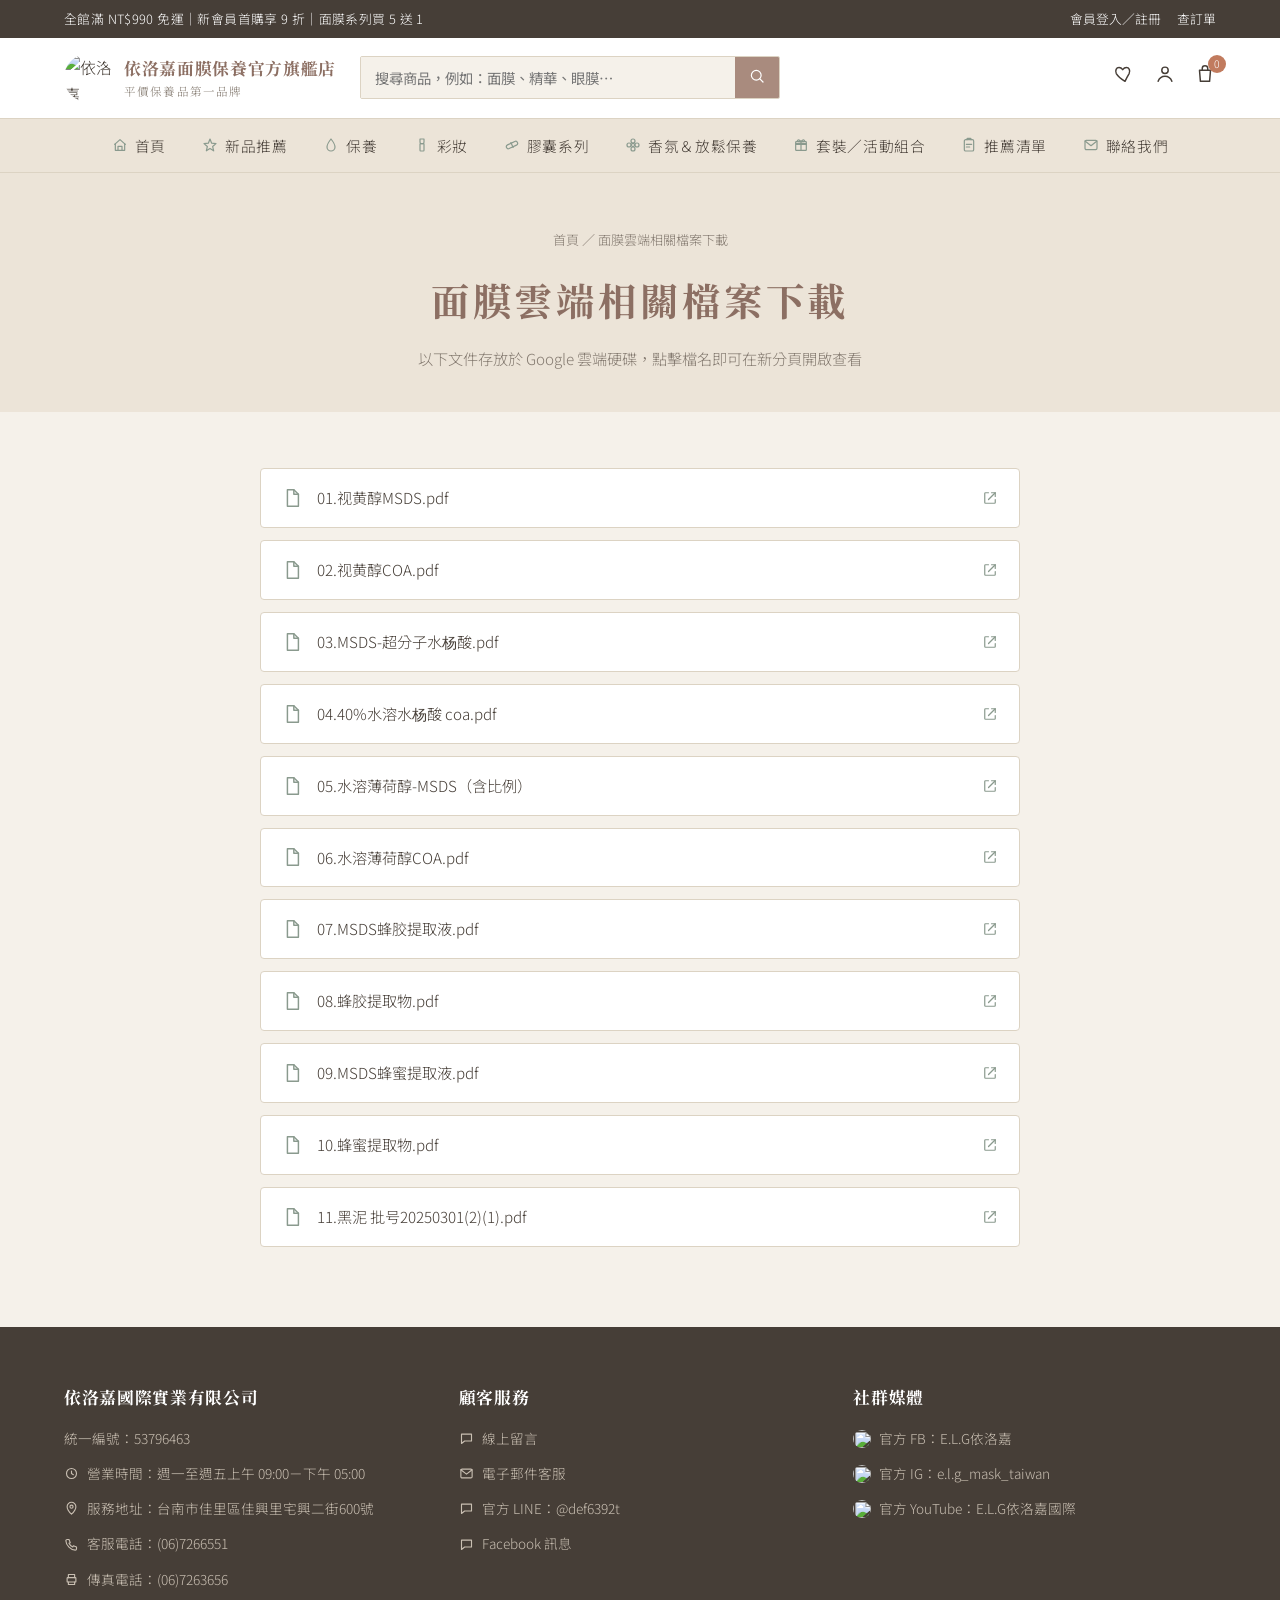
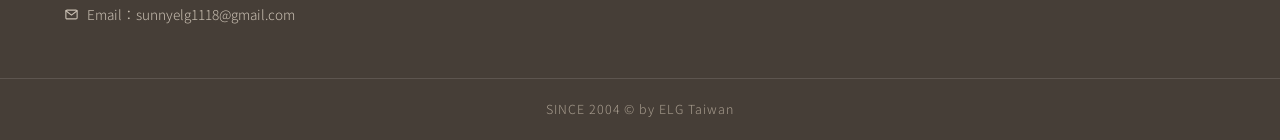
==== cloud-downloads.html @ 04476785 "Add cloud materials download page New cloud-downloads.html lists the same material documents as down" ====
<!DOCTYPE html>
<html lang="zh-Hant">
<head>
<meta charset="UTF-8">
<meta name="viewport" content="width=device-width, initial-scale=1.0">
<title>面膜雲端相關檔案下載｜依洛嘉面膜保養官方旗艦店</title>
<meta name="description" content="依洛嘉 E.L.G 面膜原料相關文件雲端連結，透過 Google 雲端硬碟查看 MSDS 安全資料表、COA 檢驗報告等 PDF 文件。">
<link rel="preconnect" href="https://fonts.googleapis.com">
<link rel="preconnect" href="https://fonts.gstatic.com" crossorigin>
<link href="https://fonts.googleapis.com/css2?family=Noto+Serif+TC:wght@500;700&family=Noto+Sans+TC:wght@300;400;500;700&display=swap" rel="stylesheet">
<link rel="stylesheet" href="css/style.css">
</head>
<body id="top">
<script>document.documentElement.classList.add('js-reveal');</script>

<!-- ========== Icon Sprite（純 HTML／CSS，無需外部圖示套件） ========== -->
<svg style="display:none" aria-hidden="true">
  <symbol id="icon-search" viewBox="0 0 24 24"><circle cx="11" cy="11" r="6.5"/><path d="M20 20l-4.5-4.5"/></symbol>
  <symbol id="icon-heart" viewBox="0 0 24 24"><path d="M12 20s-7-4.35-9.5-8.5C1 8 2.5 5 5.5 5c2 0 3.2 1.2 4 2.3C10.3 6.2 11.5 5 13.5 5c3 0 4.5 3 3 6.5C14 15.65 12 20 12 20Z"/></symbol>
  <symbol id="icon-user" viewBox="0 0 24 24"><circle cx="12" cy="8" r="3.5"/><path d="M4.5 20c1.5-4 5-5.5 7.5-5.5s6 1.5 7.5 5.5"/></symbol>
  <symbol id="icon-cart" viewBox="0 0 24 24"><path d="M6 8h12l-1 12H7L6 8Z"/><path d="M9 8V6a3 3 0 0 1 6 0v2"/></symbol>

  <symbol id="icon-droplet" viewBox="0 0 24 24"><path d="M12 3C12 3 6 10.5 6 15a6 6 0 0 0 12 0C18 10.5 12 3 12 3Z"/></symbol>
  <symbol id="icon-bottle" viewBox="0 0 24 24"><rect x="8" y="10" width="8" height="11" rx="1.5"/><rect x="10" y="5" width="4" height="5" rx="1"/><line x1="12" y1="3" x2="12" y2="5"/></symbol>
  <symbol id="icon-lipstick" viewBox="0 0 24 24"><path d="M9 3h6v5l-1 2h-4l-1-2V3Z"/><rect x="9" y="10" width="6" height="11" rx="1"/></symbol>
  <symbol id="icon-capsule" viewBox="0 0 24 24"><rect x="3" y="9" width="18" height="6" rx="3" transform="rotate(-25 12 12)"/><line x1="12" y1="8" x2="12" y2="16" transform="rotate(-25 12 12)"/></symbol>
  <symbol id="icon-flower" viewBox="0 0 24 24"><circle cx="12" cy="12" r="2.3"/><circle cx="12" cy="6" r="3"/><circle cx="12" cy="18" r="3"/><circle cx="6" cy="12" r="3"/><circle cx="18" cy="12" r="3"/></symbol>
  <symbol id="icon-gift" viewBox="0 0 24 24"><rect x="4" y="10" width="16" height="10" rx="1"/><rect x="4" y="7" width="16" height="4" rx="1"/><line x1="12" y1="7" x2="12" y2="20"/><path d="M12 7C12 7 9 3 7 5c-2 2 1 2 5 2Z"/><path d="M12 7C12 7 15 3 17 5c2 2-1 2-5 2Z"/></symbol>

  <symbol id="icon-award" viewBox="0 0 24 24"><circle cx="12" cy="9" r="5"/><path d="M9 13l-2 8 5-3 5 3-2-8"/></symbol>
  <symbol id="icon-shield" viewBox="0 0 24 24"><path d="M12 3l7 3v6c0 5-3.5 8-7 9-3.5-1-7-4-7-9V6l7-3Z"/><path d="M9 12l2 2 4-4"/></symbol>
  <symbol id="icon-truck" viewBox="0 0 24 24"><rect x="2" y="8" width="12" height="8" rx="1"/><path d="M14 11h4l3 3v2h-7z"/><circle cx="7" cy="18" r="1.6"/><circle cx="17" cy="18" r="1.6"/></symbol>
  <symbol id="icon-chat" viewBox="0 0 24 24"><path d="M4 5h16v11H9l-5 4V5Z"/></symbol>

  <symbol id="icon-phone" viewBox="0 0 24 24"><path d="M5 4h3l2 5-2 1a12 12 0 0 0 6 6l1-2 5 2v3c0 1-1 2-2 2C11 21 3 13 3 6c0-1 1-2 2-2Z"/></symbol>
  <symbol id="icon-printer" viewBox="0 0 24 24"><rect x="5" y="9" width="14" height="7" rx="1"/><path d="M7 9V4h10v5"/><path d="M7 16v4h10v-4"/></symbol>
  <symbol id="icon-pin" viewBox="0 0 24 24"><path d="M12 21s7-6.5 7-12a7 7 0 0 0-14 0c0 5.5 7 12 7 12Z"/><circle cx="12" cy="9" r="2.5"/></symbol>
  <symbol id="icon-clock" viewBox="0 0 24 24"><circle cx="12" cy="12" r="8"/><path d="M12 8v4l3 2"/></symbol>
  <symbol id="icon-mail" viewBox="0 0 24 24"><rect x="3" y="5" width="18" height="14" rx="2"/><path d="M3 6l9 7 9-7"/></symbol>

  <symbol id="icon-home" viewBox="0 0 24 24"><path d="M4 11l8-7 8 7"/><path d="M5 10v10h14V10"/><path d="M9 20v-6h6v6"/></symbol>
  <symbol id="icon-star" viewBox="0 0 24 24"><path d="M12 3l2.5 6.3 6.5.6-5 4.4 1.5 6.4L12 17.3 6.5 20.7 8 14.3l-5-4.4 6.5-.6L12 3Z"/></symbol>
  <symbol id="icon-clipboard" viewBox="0 0 24 24"><rect x="5" y="4" width="14" height="17" rx="2"/><path d="M9 4V3a1 1 0 0 1 1-1h4a1 1 0 0 1 1 1v1"/><path d="M8 11h8M8 15h5"/></symbol>

  <symbol id="icon-file" viewBox="0 0 24 24"><path d="M7 3h7l5 5v13H7V3Z"/><path d="M14 3v5h5"/></symbol>
  <symbol id="icon-external" viewBox="0 0 24 24"><path d="M14 5h5v5"/><path d="M19 5l-9 9"/><path d="M10 5H6a1 1 0 0 0-1 1v12a1 1 0 0 0 1 1h12a1 1 0 0 0 1-1v-4"/></symbol>
</svg>

<!-- ========== 頂部提示列 ========== -->
<div class="topbar">
  <div class="topbar__inner">
    <p class="topbar__marquee">全館滿 NT$990 免運｜新會員首購享 9 折｜面膜系列買 5 送 1</p>
    <nav class="topbar__links" aria-label="會員功能">
      <a href="#">會員登入／註冊</a>
      <a href="#">查訂單</a>
    </nav>
  </div>
</div>

<!-- ========== 主導覽 Header ========== -->
<header class="site-header">
  <input type="checkbox" id="nav-toggle" class="nav-toggle">
  <div class="site-header__inner">

    <a href="index.html" class="logo">
      <img src="https://image-cdn-flare.qdm.cloud/q60d4bf275a1cc/image/data/2021/07/08/687747297079cf05accaf8c39b021a14.jpg" alt="依洛嘉 E.L.G Logo">
      <span class="logo__text">
        <strong>依洛嘉面膜保養官方旗艦店</strong>
        <small>平價保養品第一品牌</small>
      </span>
    </a>

    <form class="search-form" action="#" method="get" role="search">
      <input type="search" name="q" placeholder="搜尋商品，例如：面膜、精華、眼膜…" aria-label="搜尋商品">
      <button type="submit" aria-label="搜尋">
        <svg class="icon"><use href="#icon-search"/></svg>
      </button>
    </form>

    <div class="header-icons">
      <a href="#" class="header-icons__item" aria-label="願望清單">
        <svg class="icon"><use href="#icon-heart"/></svg>
      </a>
      <a href="#" class="header-icons__item" aria-label="會員中心">
        <svg class="icon"><use href="#icon-user"/></svg>
      </a>
      <a href="#" class="header-icons__item header-icons__item--cart" aria-label="購物車">
        <svg class="icon"><use href="#icon-cart"/></svg>
        <span class="cart-badge">0</span>
      </a>
    </div>

    <label for="nav-toggle" class="nav-toggle-label" aria-label="開啟選單">
      <span></span><span></span><span></span>
    </label>
  </div>

  <!-- ========== 主選單 ========== -->
  <nav class="main-nav">
    <ul class="main-nav__list">
      <li><a href="index.html"><svg class="icon icon--nav"><use href="#icon-home"/></svg>首頁</a></li>
      <li><a href="index.html#latest-products"><svg class="icon icon--nav"><use href="#icon-star"/></svg>新品推薦</a></li>

      <li>
        <details>
          <summary><svg class="icon icon--nav"><use href="#icon-droplet"/></svg>保養</summary>
          <div class="dropdown dropdown--mega">
            <div class="dropdown__col">
              <h4>基礎保養</h4>
              <ul>
                <li><a href="#">化妝水／精華</a></li>
                <li><a href="#">乳液／面霜</a></li>
                <li><a href="#">控油／抗痘</a></li>
                <li><a href="#">眼部保養</a></li>
                <li><a href="#">清潔洗卸</a></li>
                <li><a href="#">私密保養</a></li>
              </ul>
            </div>
            <div class="dropdown__col">
              <h4>面膜系列</h4>
              <ul>
                <li><a href="#">補水／保濕面膜</a></li>
                <li><a href="#">修護面膜</a></li>
                <li><a href="#">抗老／亮白面膜</a></li>
                <li><a href="#">眼膜</a></li>
                <li><a href="#">唇膜</a></li>
                <li><a href="#">手足保養</a></li>
                <li><a href="#">局部保養</a></li>
              </ul>
            </div>
          </div>
        </details>
      </li>

      <li>
        <details>
          <summary><svg class="icon icon--nav"><use href="#icon-lipstick"/></svg>彩妝</summary>
          <div class="dropdown">
            <ul>
              <li><a href="#">臉部彩妝</a></li>
              <li><a href="#">眼妝</a></li>
              <li><a href="#">唇妝</a></li>
              <li><a href="#">定妝／修容</a></li>
            </ul>
          </div>
        </details>
      </li>

      <li>
        <details>
          <summary><svg class="icon icon--nav"><use href="#icon-capsule"/></svg>膠囊系列</summary>
          <div class="dropdown">
            <ul>
              <li><a href="#">保養膠囊</a></li>
              <li><a href="#">時空膠囊</a></li>
              <li><a href="#">護髮膠囊</a></li>
            </ul>
          </div>
        </details>
      </li>

      <li>
        <details>
          <summary><svg class="icon icon--nav"><use href="#icon-flower"/></svg>香氛＆放鬆保養</summary>
          <div class="dropdown">
            <ul>
              <li><a href="#">精油</a></li>
              <li><a href="#">香水</a></li>
              <li><a href="#">SPA蒸氣眼罩</a></li>
            </ul>
          </div>
        </details>
      </li>

      <li>
        <details>
          <summary><svg class="icon icon--nav"><use href="#icon-gift"/></svg>套裝／活動組合</summary>
          <div class="dropdown">
            <ul>
              <li><a href="#">限定組合</a></li>
              <li><a href="#">禮盒／節日限定</a></li>
              <li><a href="#">促銷／新品推薦</a></li>
            </ul>
          </div>
        </details>
      </li>

      <li>
        <details>
          <summary><svg class="icon icon--nav"><use href="#icon-clipboard"/></svg>推薦清單</summary>
          <div class="dropdown">
            <ul>
              <li><a href="#">乾燥肌</a></li>
              <li><a href="#">敏感肌</a></li>
              <li><a href="#">痘痘粉刺肌</a></li>
              <li><a href="#">暗沉／老化</a></li>
              <li><a href="#">旅行便攜</a></li>
            </ul>
          </div>
        </details>
      </li>

      <li><a href="contact.html"><svg class="icon icon--nav"><use href="#icon-mail"/></svg>聯絡我們</a></li>
    </ul>
  </nav>
</header>

<main>

  <!-- ========== 頁首橫幅 ========== -->
  <section class="page-banner">
    <div class="container">
      <p class="page-banner__breadcrumb"><a href="index.html">首頁</a> ／ 面膜雲端相關檔案下載</p>
      <h1 class="page-banner__title">面膜雲端相關檔案下載</h1>
      <p class="page-banner__subtitle">以下文件存放於 Google 雲端硬碟，點擊檔名即可在新分頁開啟查看</p>
    </div>
  </section>

  <!-- ========== 雲端檔案連結列表 ========== -->
  <section class="downloads reveal">
    <div class="container">
      <ul class="download-list">

        <li class="download-item">
          <a href="https://drive.google.com/file/d/1RK16rpxBKcFhvQa507seGQ36FT8BGelQ/view?usp=drive_link" target="_blank" rel="noopener noreferrer">
            <svg class="icon"><use href="#icon-file"/></svg>
            <span class="download-item__name">01.视黄醇MSDS.pdf</span>
            <svg class="icon icon--sm-download"><use href="#icon-external"/></svg>
          </a>
        </li>

        <li class="download-item">
          <a href="https://drive.google.com/file/d/17ob9GQujvYAN5rFPc-qfJginMYehZ5-H/view?usp=drive_link" target="_blank" rel="noopener noreferrer">
            <svg class="icon"><use href="#icon-file"/></svg>
            <span class="download-item__name">02.视黄醇COA.pdf</span>
            <svg class="icon icon--sm-download"><use href="#icon-external"/></svg>
          </a>
        </li>

        <li class="download-item">
          <a href="https://drive.google.com/file/d/1i428pCdvFH9WrHCzTgqBOHIW3a5Xc7uX/view?usp=drive_link" target="_blank" rel="noopener noreferrer">
            <svg class="icon"><use href="#icon-file"/></svg>
            <span class="download-item__name">03.MSDS-超分子水杨酸.pdf</span>
            <svg class="icon icon--sm-download"><use href="#icon-external"/></svg>
          </a>
        </li>

        <li class="download-item">
          <a href="https://drive.google.com/file/d/1Ql92A2V_Elhx-3yIwy1hMmDjTyTz0Pxr/view?usp=drive_link" target="_blank" rel="noopener noreferrer">
            <svg class="icon"><use href="#icon-file"/></svg>
            <span class="download-item__name">04.40%水溶水杨酸 coa.pdf</span>
            <svg class="icon icon--sm-download"><use href="#icon-external"/></svg>
          </a>
        </li>

        <li class="download-item">
          <a href="https://drive.google.com/file/d/1_Wky9ZSm-YS4KJtSfU53-gpor7Zuia5k/view?usp=drive_link" target="_blank" rel="noopener noreferrer">
            <svg class="icon"><use href="#icon-file"/></svg>
            <span class="download-item__name">05.水溶薄荷醇-MSDS（含比例）</span>
            <svg class="icon icon--sm-download"><use href="#icon-external"/></svg>
          </a>
        </li>

        <li class="download-item">
          <a href="https://drive.google.com/file/d/1htMQnA8APXeY4TJnJmTIY3dZ9x3JdYD1/view?usp=drive_link" target="_blank" rel="noopener noreferrer">
            <svg class="icon"><use href="#icon-file"/></svg>
            <span class="download-item__name">06.水溶薄荷醇COA.pdf</span>
            <svg class="icon icon--sm-download"><use href="#icon-external"/></svg>
          </a>
        </li>

        <li class="download-item">
          <a href="https://drive.google.com/file/d/1UKdsadpsCSSmto3vLKa1CUSWW8Si9ZkD/view?usp=drive_link" target="_blank" rel="noopener noreferrer">
            <svg class="icon"><use href="#icon-file"/></svg>
            <span class="download-item__name">07.MSDS蜂胶提取液.pdf</span>
            <svg class="icon icon--sm-download"><use href="#icon-external"/></svg>
          </a>
        </li>

        <li class="download-item">
          <a href="https://drive.google.com/file/d/1oiez9JUkWrPJyTepvgN6WDl25NX0DnLY/view?usp=drive_link" target="_blank" rel="noopener noreferrer">
            <svg class="icon"><use href="#icon-file"/></svg>
            <span class="download-item__name">08.蜂胶提取物.pdf</span>
            <svg class="icon icon--sm-download"><use href="#icon-external"/></svg>
          </a>
        </li>

        <li class="download-item">
          <a href="https://drive.google.com/file/d/12CfDBfJ5AExD60_J8CVMoz9GYaPPAw4w/view?usp=drive_link" target="_blank" rel="noopener noreferrer">
            <svg class="icon"><use href="#icon-file"/></svg>
            <span class="download-item__name">09.MSDS蜂蜜提取液.pdf</span>
            <svg class="icon icon--sm-download"><use href="#icon-external"/></svg>
          </a>
        </li>

        <li class="download-item">
          <a href="https://drive.google.com/file/d/1hSazpNOiRYInMFJ0Zhw9ouyiqasZDIv_/view?usp=drive_link" target="_blank" rel="noopener noreferrer">
            <svg class="icon"><use href="#icon-file"/></svg>
            <span class="download-item__name">10.蜂蜜提取物.pdf</span>
            <svg class="icon icon--sm-download"><use href="#icon-external"/></svg>
          </a>
        </li>

        <li class="download-item">
          <a href="https://drive.google.com/file/d/15B-JqHiEIF_vXS5-UeaDzQHzepCsT2dK/view?usp=drive_link" target="_blank" rel="noopener noreferrer">
            <svg class="icon"><use href="#icon-file"/></svg>
            <span class="download-item__name">11.黑泥 批号20250301(2)(1).pdf</span>
            <svg class="icon icon--sm-download"><use href="#icon-external"/></svg>
          </a>
        </li>

      </ul>
    </div>
  </section>

</main>

<!-- ========== 頁尾 ========== -->
<footer class="site-footer">
  <div class="container site-footer__grid">

    <div class="site-footer__col">
      <h4>依洛嘉國際實業有限公司</h4>
      <p>統一編號：53796463</p>
      <p><svg class="icon icon--sm"><use href="#icon-clock"/></svg>營業時間：週一至週五上午 09:00－下午 05:00</p>
      <p><svg class="icon icon--sm"><use href="#icon-pin"/></svg>服務地址：台南市佳里區佳興里宅興二街600號</p>
      <p><svg class="icon icon--sm"><use href="#icon-phone"/></svg>客服電話：(06)7266551</p>
      <p><svg class="icon icon--sm"><use href="#icon-printer"/></svg>傳真電話：(06)7263656</p>
      <p><svg class="icon icon--sm"><use href="#icon-mail"/></svg>Email：<a href="mailto:sunnyelg1118@gmail.com">sunnyelg1118@gmail.com</a></p>
    </div>

    <div class="site-footer__col">
      <h4>顧客服務</h4>
      <p><a href="contact.html"><svg class="icon icon--sm"><use href="#icon-chat"/></svg>線上留言</a></p>
      <p><a href="mailto:sunnyelg1118@gmail.com"><svg class="icon icon--sm"><use href="#icon-mail"/></svg>電子郵件客服</a></p>
      <p><a href="https://line.naver.jp/ti/p/~@def6392t"><svg class="icon icon--sm"><use href="#icon-chat"/></svg>官方 LINE：@def6392t</a></p>
      <p><a href="https://www.messenger.com/t/elgshop"><svg class="icon icon--sm"><use href="#icon-chat"/></svg>Facebook 訊息</a></p>
    </div>

    <div class="site-footer__col">
      <h4>社群媒體</h4>
      <p><a href="https://www.facebook.com/elgshop"><img class="footer-social-icon" src="https://image-cdn-flare.qdm.cloud/q60d4bf275a1cc/image/data/2021/09/24/37810461f75e41aa3a1277929921a789.jpg" alt="">官方 FB：E.L.G依洛嘉</a></p>
      <p><a href="https://www.instagram.com/e.l.g_mask_taiwan/"><img class="footer-social-icon" src="https://image-cdn-flare.qdm.cloud/q60d4bf275a1cc/image/data/2021/09/24/e2612e3e4bf69b62ef48c8296b8240cc.jpg" alt="">官方 IG：e.l.g_mask_taiwan</a></p>
      <p><a href="https://www.youtube.com/channel/UCHavmgJFWc-RgWnPcysogzw"><img class="footer-social-icon" src="https://image-cdn-flare.qdm.cloud/q60d4bf275a1cc/image/data/2021/09/24/5ffafa16a5ea81bb3bed4cd703a81ddb.jpg" alt="">官方 YouTube：E.L.G依洛嘉國際</a></p>
    </div>

  </div>

  <div class="site-footer__bottom">
    <p>SINCE 2004 &copy; by ELG Taiwan</p>
  </div>
</footer>

<script>
(function () {
  var targets = document.querySelectorAll('.reveal');
  if (!targets.length) return;
  if (!('IntersectionObserver' in window)) {
    targets.forEach(function (el) { el.classList.add('is-visible'); });
    return;
  }
  var observer = new IntersectionObserver(function (entries) {
    entries.forEach(function (entry) {
      if (entry.isIntersecting) {
        entry.target.classList.add('is-visible');
        observer.unobserve(entry.target);
      }
    });
  }, { threshold: 0.15, rootMargin: '0px 0px -40px 0px' });
  targets.forEach(function (el) { observer.observe(el); });
})();
</script>

</body>
</html>
---- css/style.css ----
/* ========================================================
   依洛嘉面膜保養官方旗艦店｜首頁樣式
   色系：莫蘭迪（低飽和灰調） / 風格：雜誌編輯風 / RWD：純 CSS
   ======================================================== */

:root {
  /* 莫蘭迪色票 */
  --color-bg:        #F5F1EA;   /* 燕麥米底色 */
  --color-bg-alt:     #ECE4D8;   /* 區塊交替底色 */
  --color-surface:    #FFFFFF;
  --color-primary:     #A98B7E;   /* 霧玫瑰／灰棕 */
  --color-primary-dark:#8C6F63;
  --color-secondary:   #8A9A8E;   /* 霧灰綠 */
  --color-accent:      #C17B5E;   /* 磚橘，點綴促銷 */
  --color-text:        #463E37;   /* 暖灰黑 */
  --color-text-light:  #847A70;
  --color-border:      #DCD3C3;

  --font-serif: "Noto Serif TC", serif;
  --font-sans:  "Noto Sans TC", sans-serif;

  --container-width: 1200px;
}

* { box-sizing: border-box; }
html, body { margin: 0; padding: 0; }

@media (prefers-reduced-motion: no-preference) {
  html { scroll-behavior: smooth; }
}
html { scroll-padding-top: 130px; }

body {
  font-family: var(--font-sans);
  color: var(--color-text);
  background: var(--color-bg);
  line-height: 1.7;
  font-weight: 300;
}

img { max-width: 100%; display: block; }
a { color: inherit; text-decoration: none; }
ul { list-style: none; margin: 0; padding: 0; }

/* ===================== Icon 系統 ===================== */
.icon {
  width: 22px;
  height: 22px;
  fill: none;
  stroke: currentColor;
  stroke-width: 1.6;
  stroke-linecap: round;
  stroke-linejoin: round;
  flex-shrink: 0;
}
.icon--sm {
  width: 15px;
  height: 15px;
  stroke-width: 1.8;
  margin-right: 8px;
  vertical-align: -2px;
}

/* ===================== 滾動淡入 ===================== */
html.js-reveal .reveal {
  opacity: 0;
  transform: translateY(24px);
  transition: opacity .7s ease, transform .7s ease;
}
html.js-reveal .reveal.is-visible {
  opacity: 1;
  transform: translateY(0);
}
@media (prefers-reduced-motion: reduce) {
  html.js-reveal .reveal {
    opacity: 1;
    transform: none;
    transition: none;
  }
}

.container {
  max-width: var(--container-width);
  margin: 0 auto;
  padding: 0 24px;
}

.section-title {
  font-family: var(--font-serif);
  font-weight: 700;
  font-size: 2rem;
  letter-spacing: 0.08em;
  margin: 0 0 32px;
  text-align: center;
  color: var(--color-primary-dark);
}

.section-head {
  display: flex;
  align-items: baseline;
  justify-content: space-between;
  margin-bottom: 24px;
}
.section-head .section-title { margin-bottom: 0; }
.section-head__more {
  font-size: 0.9rem;
  color: var(--color-text-light);
  white-space: nowrap;
  transition: color .2s ease;
}
.section-head__more:hover { color: var(--color-primary); }

.btn {
  display: inline-block;
  padding: 12px 28px;
  border-radius: 2px;
  font-size: 0.95rem;
  letter-spacing: 0.05em;
  transition: background .2s, color .2s, border-color .2s;
}
.btn--primary {
  background: var(--color-primary);
  color: #fff;
}
.btn--primary:hover { background: var(--color-primary-dark); }
.btn--outline {
  border: 1px solid var(--color-surface);
  color: var(--color-surface);
}
.promo-banner .btn--outline { border-color: var(--color-text); color: var(--color-text); }
.promo-banner .btn--outline:hover { background: var(--color-text); color: #fff; }

/* ===================== 頂部提示列 ===================== */
.topbar {
  background: var(--color-text);
  color: #fff;
  font-size: 0.8rem;
}
.topbar__inner {
  max-width: var(--container-width);
  margin: 0 auto;
  padding: 8px 24px;
  display: flex;
  align-items: center;
  justify-content: space-between;
  gap: 16px;
}
.topbar__marquee {
  margin: 0;
  white-space: nowrap;
  overflow: hidden;
  text-overflow: ellipsis;
  letter-spacing: 0.03em;
}
.topbar__links { display: flex; gap: 16px; flex-shrink: 0; }
.topbar__links a:hover { color: var(--color-accent); }

/* ===================== 主導覽 Header ===================== */
.site-header {
  background: var(--color-surface);
  border-bottom: 1px solid var(--color-border);
  position: sticky;
  top: 0;
  z-index: 100;
}
.site-header__inner {
  max-width: var(--container-width);
  margin: 0 auto;
  padding: 16px 24px;
  display: flex;
  align-items: center;
  gap: 24px;
}

.logo {
  display: flex;
  align-items: center;
  gap: 12px;
  flex-shrink: 0;
}
.logo img {
  width: 48px;
  height: 48px;
  border-radius: 50%;
  object-fit: cover;
}
.logo__text {
  display: flex;
  flex-direction: column;
  font-family: var(--font-serif);
}
.logo__text strong {
  font-size: 1.05rem;
  color: var(--color-primary-dark);
  letter-spacing: 0.04em;
}
.logo__text small {
  font-size: 0.72rem;
  color: var(--color-text-light);
  letter-spacing: 0.1em;
}

.search-form {
  flex: 1;
  display: flex;
  max-width: 420px;
  border: 1px solid var(--color-border);
  border-radius: 2px;
  overflow: hidden;
}
.search-form input {
  flex: 1;
  border: none;
  padding: 10px 14px;
  font-family: var(--font-sans);
  font-size: 0.9rem;
  background: var(--color-bg);
  outline: none;
}
.search-form button {
  border: none;
  background: var(--color-primary);
  color: #fff;
  width: 44px;
  cursor: pointer;
  transition: background .2s ease;
}
.search-form button:hover { background: var(--color-primary-dark); }
.search-form svg { width: 18px; height: 18px; margin: 0 auto; }

.header-icons {
  display: flex;
  align-items: center;
  gap: 18px;
  margin-left: auto;
  flex-shrink: 0;
}
.header-icons__item {
  position: relative;
  color: var(--color-text);
  transition: color .2s ease;
}
.header-icons__item svg { width: 22px; height: 22px; }
.header-icons__item:hover { color: var(--color-primary); }
.cart-badge {
  position: absolute;
  top: -8px;
  right: -10px;
  background: var(--color-accent);
  color: #fff;
  font-size: 0.65rem;
  width: 18px;
  height: 18px;
  border-radius: 50%;
  display: flex;
  align-items: center;
  justify-content: center;
}

.nav-toggle { display: none; }
.nav-toggle-label {
  display: none;
  flex-direction: column;
  justify-content: center;
  gap: 5px;
  width: 28px;
  height: 22px;
  cursor: pointer;
}
.nav-toggle-label span {
  display: block;
  height: 2px;
  background: var(--color-text);
}

/* ===================== 主選單 ===================== */
.main-nav {
  background: var(--color-bg-alt);
  border-top: 1px solid var(--color-border);
}
.main-nav__list {
  max-width: var(--container-width);
  margin: 0 auto;
  padding: 0 24px;
  display: flex;
  justify-content: center;
}
.main-nav__list > li {
  position: relative;
}
.main-nav__list > li > a,
.main-nav__list > li > details > summary {
  display: flex;
  align-items: center;
  gap: 7px;
  padding: 14px 18px;
  font-size: 0.92rem;
  letter-spacing: 0.04em;
  cursor: pointer;
  list-style: none;
  transition: background .2s ease, color .2s ease;
}
.main-nav__list > li > details > summary::-webkit-details-marker { display: none; }
.icon--nav {
  width: 16px;
  height: 16px;
  stroke-width: 1.8;
  color: var(--color-secondary);
  transition: color .2s ease;
}
.main-nav__list > li > a:hover,
.main-nav__list > li > details > summary:hover {
  color: var(--color-primary-dark);
  background: var(--color-surface);
}

.dropdown {
  display: none;
  position: absolute;
  top: 100%;
  left: 0;
  background: var(--color-surface);
  border: 1px solid var(--color-border);
  padding: 20px;
  min-width: 200px;
  box-shadow: 0 8px 20px rgba(70,62,55,0.08);
  z-index: 10;
}
.dropdown ul { display: flex; flex-direction: column; gap: 8px; white-space: nowrap; }
.dropdown a { transition: color .2s ease; }
.dropdown a:hover { color: var(--color-primary); }
.dropdown--mega { display: none; flex-direction: row; gap: 40px; }
.dropdown__col h4 {
  font-family: var(--font-serif);
  font-size: 0.9rem;
  color: var(--color-primary-dark);
  margin: 0 0 10px;
}

@media (min-width: 1024px) {
  .main-nav__list > li:hover > .dropdown { display: block; }
  .main-nav__list > li:hover > details > .dropdown--mega { display: flex; }
}

/* ===================== 主視覺輪播（純 CSS 淡入輪播） ===================== */
.hero { position: relative; background: var(--color-text); }
.hero__carousel {
  position: relative;
  width: 100%;
  aspect-ratio: 16 / 7;
  overflow: hidden;
}
.hero__slide {
  position: absolute;
  inset: 0;
  opacity: 0;
  animation: hero-fade 16s infinite;
}
.hero__slide img { width: 100%; height: 100%; object-fit: cover; }
@keyframes hero-fade {
  0%   { opacity: 0; }
  2%   { opacity: 1; }
  23%  { opacity: 1; }
  25%  { opacity: 0; }
  100% { opacity: 0; }
}
.hero__caption {
  position: absolute;
  left: 50%;
  bottom: 40px;
  transform: translateX(-50%);
  text-align: center;
  color: #fff;
  z-index: 5;
}
.hero__slogan {
  font-family: var(--font-serif);
  font-size: 1.6rem;
  letter-spacing: 0.15em;
  text-shadow: 0 2px 10px rgba(0,0,0,0.4);
  margin: 0 0 16px;
}

/* ===================== 分類快捷區 ===================== */
.categories { padding: 64px 0 40px; }
.categories__grid {
  display: grid;
  grid-template-columns: repeat(6, 1fr);
  gap: 20px;
}
.category-card {
  background: var(--color-surface);
  border: 1px solid var(--color-border);
  padding: 28px 12px;
  text-align: center;
  border-radius: 4px;
  transition: transform .2s, box-shadow .2s;
}
.category-card:hover {
  transform: translateY(-4px);
  box-shadow: 0 10px 24px rgba(70,62,55,0.1);
}
.category-card__icon {
  display: flex;
  align-items: center;
  justify-content: center;
  width: 52px;
  height: 52px;
  margin: 0 auto 12px;
  border-radius: 50%;
  background: var(--color-bg-alt);
  color: var(--color-primary-dark);
  transition: background .2s, color .2s;
}
.category-card:hover .category-card__icon { background: var(--color-primary); color: #fff; }
.category-card__icon .icon { width: 26px; height: 26px; stroke-width: 1.4; }
.category-card__name { font-size: 0.88rem; letter-spacing: 0.03em; }

/* ===================== 促銷橫幅 ===================== */
.promo-banner { padding: 24px 0 64px; }
.promo-banner__grid {
  display: grid;
  grid-template-columns: 1fr 1fr;
  gap: 24px;
}
.promo-banner__block {
  padding: 48px 40px;
  color: #fff;
  border-radius: 4px;
}
.promo-banner__block--primary { background: var(--color-primary); }
.promo-banner__block--secondary { background: var(--color-secondary); }
.promo-banner__block h3 {
  font-family: var(--font-serif);
  font-size: 1.5rem;
  margin: 0 0 12px;
}
.promo-banner__block p { margin: 0 0 24px; font-weight: 300; }

/* ===================== 最新商品 ===================== */
.latest-products { padding: 20px 0 72px; background: var(--color-bg-alt); }
.latest-products .section-head { padding-top: 64px; }
.product-grid {
  display: grid;
  grid-template-columns: repeat(5, 1fr);
  gap: 24px;
}
.product-card {
  background: var(--color-surface);
  border: 1px solid var(--color-border);
  padding: 16px;
  transition: box-shadow .2s;
}
.product-card:hover { box-shadow: 0 10px 24px rgba(70,62,55,0.1); }
.product-card__image {
  display: block;
  aspect-ratio: 1 / 1;
  background: var(--color-bg);
  margin-bottom: 12px;
  overflow: hidden;
}
.product-card__image img {
  width: 100%;
  height: 100%;
  object-fit: cover;
  transition: transform .4s ease;
}
.product-card:hover .product-card__image img { transform: scale(1.05); }
.product-card__name {
  font-size: 0.88rem;
  font-weight: 400;
  margin: 0 0 8px;
  line-height: 1.5;
  height: 2.7em;
  overflow: hidden;
}
.product-card__name a { transition: color .2s ease; }
.product-card__name a:hover { color: var(--color-primary); }
.product-card__price {
  font-family: var(--font-serif);
  font-weight: 700;
  color: var(--color-accent);
  margin: 0;
}

/* ===================== 品牌信任區 ===================== */
.trust { padding: 56px 0; }
.trust__grid {
  display: grid;
  grid-template-columns: repeat(4, 1fr);
  gap: 24px;
  text-align: center;
}
.trust__icon {
  display: flex;
  align-items: center;
  justify-content: center;
  width: 56px;
  height: 56px;
  margin: 0 auto 14px;
  border-radius: 50%;
  background: var(--color-surface);
  color: var(--color-secondary);
  box-shadow: 0 4px 14px rgba(70,62,55,0.08);
}
.trust__icon .icon { width: 26px; height: 26px; stroke-width: 1.4; }
.trust__item h3 {
  font-family: var(--font-serif);
  font-size: 1rem;
  margin: 0 0 6px;
  color: var(--color-primary-dark);
}
.trust__item p { margin: 0; font-size: 0.85rem; color: var(--color-text-light); }

/* ===================== 社群連結 ===================== */
.social { padding: 20px 0 72px; background: var(--color-bg-alt); }
.social__grid {
  display: grid;
  grid-template-columns: repeat(4, 1fr);
  gap: 20px;
}
.social-card {
  background: var(--color-surface);
  border: 1px solid var(--color-border);
  text-align: center;
  padding: 24px 12px;
  border-radius: 4px;
  transition: transform .2s;
}
.social-card:hover { transform: translateY(-4px); }
.social-card img {
  width: 48px;
  height: 48px;
  margin: 0 auto 12px;
  border-radius: 50%;
  object-fit: cover;
}
.social-card span { font-size: 0.85rem; }

/* ===================== 頁尾 ===================== */
.site-footer {
  background: var(--color-text);
  color: #E6DFD6;
  padding: 56px 0 0;
}
.site-footer__grid {
  display: grid;
  grid-template-columns: repeat(3, 1fr);
  gap: 32px;
  padding-bottom: 40px;
}
.site-footer__col h4 {
  font-family: var(--font-serif);
  color: #fff;
  font-size: 1.05rem;
  margin: 0 0 16px;
  letter-spacing: 0.04em;
}
.site-footer__col p {
  margin: 0 0 12px;
  font-size: 0.85rem;
  color: #C9BFB2;
  display: flex;
  align-items: center;
}
.site-footer__col p a {
  display: flex;
  align-items: center;
}
.site-footer__col a { transition: color .2s ease; }
.site-footer__col a:hover { color: #fff; }
.footer-social-icon {
  width: 18px;
  height: 18px;
  border-radius: 50%;
  object-fit: cover;
  margin-right: 8px;
}

.site-footer__bottom {
  border-top: 1px solid rgba(255,255,255,0.12);
  padding: 20px 24px;
  text-align: center;
  font-size: 0.78rem;
  letter-spacing: 0.08em;
  color: #A79C8E;
}
.site-footer__bottom p { margin: 0; }

/* ===================== 內頁頁首橫幅（聯絡我們等） ===================== */
.page-banner {
  padding: 56px 0 40px;
  background: var(--color-bg-alt);
  text-align: center;
}
.page-banner__breadcrumb {
  margin: 0 0 16px;
  font-size: 0.82rem;
  color: var(--color-text-light);
}
.page-banner__breadcrumb a { transition: color .2s ease; }
.page-banner__breadcrumb a:hover { color: var(--color-primary); }
.page-banner__title {
  font-family: var(--font-serif);
  font-weight: 700;
  font-size: 2.4rem;
  letter-spacing: 0.1em;
  margin: 0 0 14px;
  color: var(--color-primary-dark);
}
.page-banner__subtitle {
  margin: 0 auto;
  max-width: 560px;
  color: var(--color-text-light);
  font-size: 0.95rem;
}

/* ===================== 聯絡我們 ===================== */
.section-title--left { text-align: left; margin-bottom: 28px; }

.contact { padding: 64px 0; }
.contact__grid {
  display: grid;
  grid-template-columns: 1fr 1.3fr;
  gap: 56px;
  align-items: start;
}

.contact-list {
  display: flex;
  flex-direction: column;
  gap: 18px;
  margin-bottom: 32px;
}
.contact-list li {
  display: flex;
  align-items: flex-start;
  gap: 12px;
  font-size: 0.92rem;
  color: var(--color-text);
}
.contact-list .icon {
  width: 20px;
  height: 20px;
  stroke-width: 1.5;
  color: var(--color-secondary);
  margin-top: 2px;
  flex-shrink: 0;
}
.contact-list a { transition: color .2s ease; }
.contact-list a:hover { color: var(--color-primary); }

.contact__quick-links { display: flex; flex-wrap: wrap; gap: 14px; }
.btn--ghost {
  display: inline-flex;
  align-items: center;
  gap: 8px;
  border: 1px solid var(--color-border);
  color: var(--color-text);
  background: var(--color-surface);
}
.btn--ghost:hover {
  border-color: var(--color-primary);
  color: var(--color-primary-dark);
  background: var(--color-bg-alt);
}
.btn--ghost .icon--sm { margin-right: 0; vertical-align: 0; }

.contact-form {
  background: var(--color-surface);
  border: 1px solid var(--color-border);
  padding: 36px;
  border-radius: 4px;
}
.contact-form label {
  display: flex;
  flex-direction: column;
  gap: 8px;
  font-size: 0.85rem;
  color: var(--color-text-light);
  margin-bottom: 20px;
}
.contact-form input,
.contact-form textarea {
  font-family: var(--font-sans);
  font-size: 0.92rem;
  color: var(--color-text);
  padding: 11px 14px;
  border: 1px solid var(--color-border);
  border-radius: 2px;
  background: var(--color-bg);
  outline: none;
  transition: border-color .2s ease;
  resize: vertical;
}
.contact-form input:focus,
.contact-form textarea:focus { border-color: var(--color-primary); }
.form-row {
  display: grid;
  grid-template-columns: 1fr 1fr;
  gap: 20px;
}
.contact-form .btn--primary { border: none; cursor: pointer; font-family: var(--font-sans); }

/* ===================== 門市地圖 ===================== */
.map { padding: 0 0 72px; }
.map__frame {
  border: 1px solid var(--color-border);
  aspect-ratio: 16 / 7;
  overflow: hidden;
}
.map__frame iframe { width: 100%; height: 100%; border: 0; }

/* ===================== 檔案下載列表 ===================== */
.downloads { padding: 56px 0 80px; }
.download-list {
  display: flex;
  flex-direction: column;
  gap: 12px;
  max-width: 760px;
  margin: 0 auto;
}
.download-item a {
  display: flex;
  align-items: center;
  gap: 14px;
  padding: 16px 20px;
  background: var(--color-surface);
  border: 1px solid var(--color-border);
  border-radius: 4px;
  transition: border-color .2s ease, background .2s ease, transform .2s ease;
}
.download-item a:hover {
  border-color: var(--color-primary);
  background: var(--color-bg-alt);
  transform: translateX(4px);
}
.download-item .icon {
  color: var(--color-secondary);
  flex-shrink: 0;
}
.download-item__name {
  flex: 1;
  font-size: 0.95rem;
  color: var(--color-text);
}
.download-item__size {
  font-size: 0.8rem;
  color: var(--color-text-light);
  flex-shrink: 0;
}
.icon--sm-download {
  width: 18px;
  height: 18px;
  stroke-width: 1.6;
  color: var(--color-text-light);
  flex-shrink: 0;
}
.download-item a:hover .icon--sm-download { color: var(--color-primary); }

/* ========================================================
   RWD：平板
   ======================================================== */
@media (max-width: 1023px) {
  .main-nav { display: none; }
  .nav-toggle-label { display: flex; }

  .nav-toggle:checked ~ .main-nav {
    display: block;
  }
  .main-nav__list { flex-direction: column; padding: 0; }
  .main-nav__list > li > a,
  .main-nav__list > li > details > summary {
    padding: 14px 24px;
    border-bottom: 1px solid var(--color-border);
  }
  .dropdown, .dropdown--mega {
    display: none;
    position: static;
    border: none;
    flex-direction: column;
    gap: 20px;
    background: var(--color-bg);
    box-shadow: none;
    padding: 12px 24px 12px 36px;
  }
  .main-nav__list details[open] > .dropdown,
  .main-nav__list details[open] > .dropdown--mega {
    display: flex;
  }

  .categories__grid { grid-template-columns: repeat(3, 1fr); }
  .product-grid { grid-template-columns: repeat(3, 1fr); }
  .social__grid { grid-template-columns: repeat(2, 1fr); }
  .site-footer__grid { grid-template-columns: 1fr 1fr; }

  .contact__grid { grid-template-columns: 1fr; gap: 40px; }
}

/* ========================================================
   RWD：手機
   ======================================================== */
@media (max-width: 640px) {
  .topbar__marquee { font-size: 0.72rem; }
  .topbar__links { display: none; }

  .site-header__inner { flex-wrap: wrap; }
  .search-form { order: 3; flex: 1 0 100%; max-width: none; }

  .hero__carousel { aspect-ratio: 4 / 5; }
  .hero__slogan { font-size: 1.2rem; }

  .categories__grid { grid-template-columns: repeat(2, 1fr); }
  .promo-banner__grid { grid-template-columns: 1fr; }
  .product-grid { grid-template-columns: repeat(2, 1fr); }
  .trust__grid { grid-template-columns: repeat(2, 1fr); }
  .social__grid { grid-template-columns: repeat(2, 1fr); }
  .site-footer__grid { grid-template-columns: 1fr; }

  .section-title { font-size: 1.5rem; }

  .page-banner__title { font-size: 1.8rem; }
  .contact-form { padding: 24px; }
  .form-row { grid-template-columns: 1fr; gap: 0; }
  .map__frame { aspect-ratio: 4 / 5; }
}
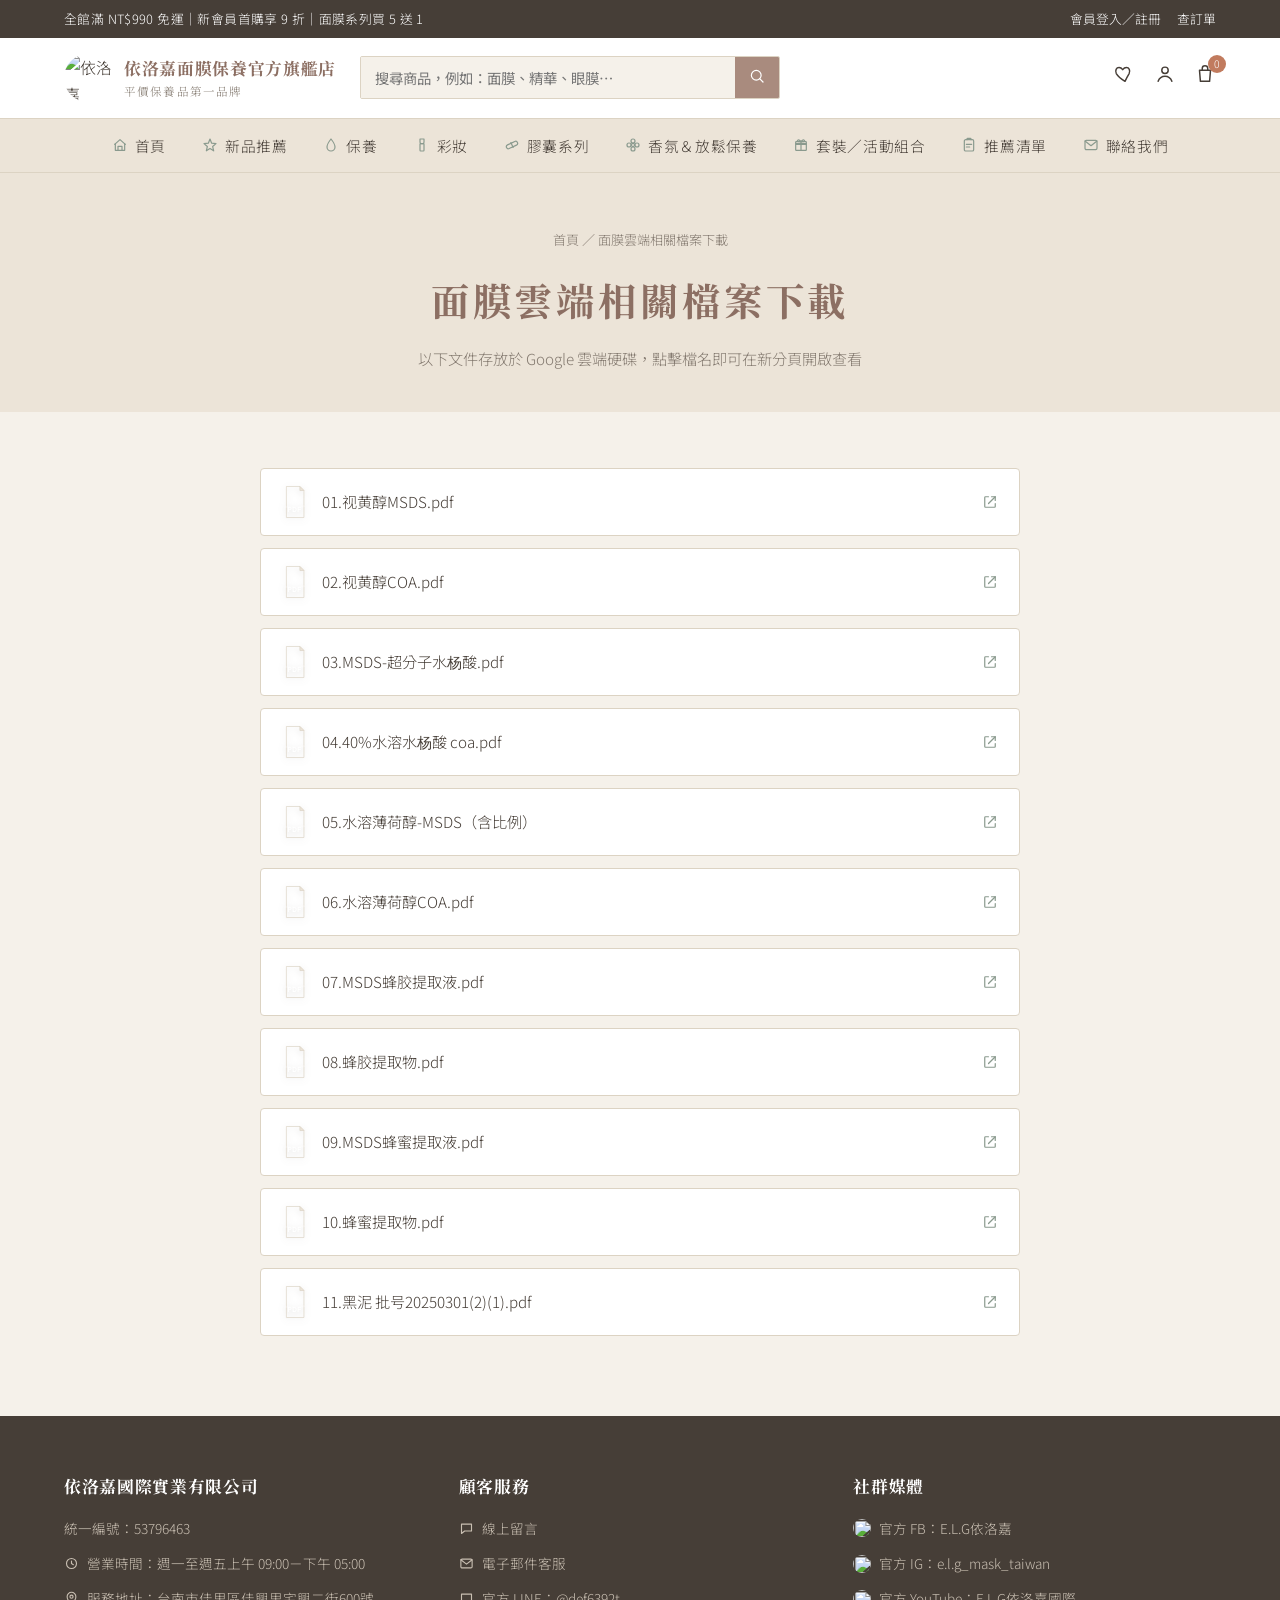
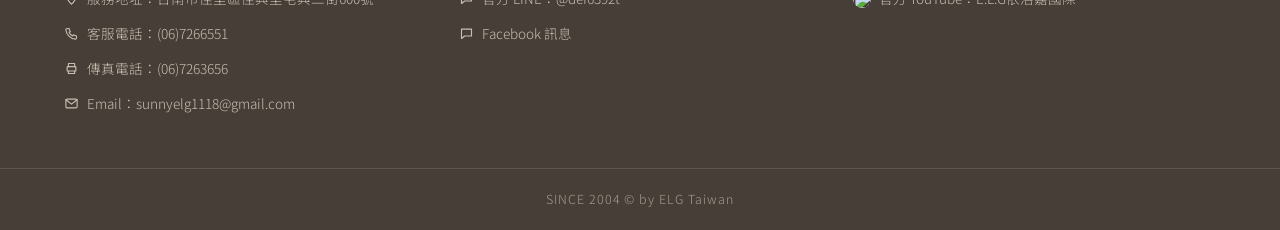
==== commit 9694e1a7: "Add decorative PDF icon Replace the plain document-outline icon with a two-tone "icon-pdf" badge (fo" ====
--- a/cloud-downloads.html
+++ b/cloud-downloads.html
@@ -44,6 +44,24 @@
 
   <symbol id="icon-file" viewBox="0 0 24 24"><path d="M7 3h7l5 5v13H7V3Z"/><path d="M14 3v5h5"/></symbol>
   <symbol id="icon-external" viewBox="0 0 24 24"><path d="M14 5h5v5"/><path d="M19 5l-9 9"/><path d="M10 5H6a1 1 0 0 0-1 1v12a1 1 0 0 0 1 1h12a1 1 0 0 0 1-1v-4"/></symbol>
+
+  <defs>
+    <linearGradient id="pdfRibbon" x1="0" y1="0" x2="0" y2="1">
+      <stop offset="0%" stop-color="#E08A5B"/>
+      <stop offset="100%" stop-color="#B5543A"/>
+    </linearGradient>
+    <linearGradient id="pdfPage" x1="0" y1="0" x2="0" y2="1">
+      <stop offset="0%" stop-color="#FFFFFF"/>
+      <stop offset="100%" stop-color="#F2ECE2"/>
+    </linearGradient>
+  </defs>
+  <symbol id="icon-pdf" viewBox="0 0 40 50">
+    <path d="M8 2H28L34 8V48H8V2Z" fill="url(#pdfPage)" stroke="#DCD3C3" stroke-width="1"/>
+    <path d="M28 2L34 8H28V2Z" fill="#ECE4D8" stroke="#DCD3C3" stroke-width="1" stroke-linejoin="round"/>
+    <rect x="1" y="30" width="38" height="13" rx="1.5" fill="url(#pdfRibbon)"/>
+    <path d="M1 31.3L39 29.8V32.3L1 33.8Z" fill="#FFFFFF" opacity="0.2"/>
+    <text x="20" y="39.5" font-family="Arial, Helvetica, sans-serif" font-size="9.5" font-weight="700" fill="#FFFFFF" text-anchor="middle" letter-spacing="0.5">PDF</text>
+  </symbol>
 </svg>
 
 <!-- ========== 頂部提示列 ========== -->
@@ -223,7 +241,7 @@
 
         <li class="download-item">
           <a href="https://drive.google.com/file/d/1RK16rpxBKcFhvQa507seGQ36FT8BGelQ/view?usp=drive_link" target="_blank" rel="noopener noreferrer">
-            <svg class="icon"><use href="#icon-file"/></svg>
+            <svg class="icon--pdf"><use href="#icon-pdf"/></svg>
             <span class="download-item__name">01.视黄醇MSDS.pdf</span>
             <svg class="icon icon--sm-download"><use href="#icon-external"/></svg>
           </a>
@@ -231,7 +249,7 @@
 
         <li class="download-item">
           <a href="https://drive.google.com/file/d/17ob9GQujvYAN5rFPc-qfJginMYehZ5-H/view?usp=drive_link" target="_blank" rel="noopener noreferrer">
-            <svg class="icon"><use href="#icon-file"/></svg>
+            <svg class="icon--pdf"><use href="#icon-pdf"/></svg>
             <span class="download-item__name">02.视黄醇COA.pdf</span>
             <svg class="icon icon--sm-download"><use href="#icon-external"/></svg>
           </a>
@@ -239,7 +257,7 @@
 
         <li class="download-item">
           <a href="https://drive.google.com/file/d/1i428pCdvFH9WrHCzTgqBOHIW3a5Xc7uX/view?usp=drive_link" target="_blank" rel="noopener noreferrer">
-            <svg class="icon"><use href="#icon-file"/></svg>
+            <svg class="icon--pdf"><use href="#icon-pdf"/></svg>
             <span class="download-item__name">03.MSDS-超分子水杨酸.pdf</span>
             <svg class="icon icon--sm-download"><use href="#icon-external"/></svg>
           </a>
@@ -247,7 +265,7 @@
 
         <li class="download-item">
           <a href="https://drive.google.com/file/d/1Ql92A2V_Elhx-3yIwy1hMmDjTyTz0Pxr/view?usp=drive_link" target="_blank" rel="noopener noreferrer">
-            <svg class="icon"><use href="#icon-file"/></svg>
+            <svg class="icon--pdf"><use href="#icon-pdf"/></svg>
             <span class="download-item__name">04.40%水溶水杨酸 coa.pdf</span>
             <svg class="icon icon--sm-download"><use href="#icon-external"/></svg>
           </a>
@@ -255,7 +273,7 @@
 
         <li class="download-item">
           <a href="https://drive.google.com/file/d/1_Wky9ZSm-YS4KJtSfU53-gpor7Zuia5k/view?usp=drive_link" target="_blank" rel="noopener noreferrer">
-            <svg class="icon"><use href="#icon-file"/></svg>
+            <svg class="icon--pdf"><use href="#icon-pdf"/></svg>
             <span class="download-item__name">05.水溶薄荷醇-MSDS（含比例）</span>
             <svg class="icon icon--sm-download"><use href="#icon-external"/></svg>
           </a>
@@ -263,7 +281,7 @@
 
         <li class="download-item">
           <a href="https://drive.google.com/file/d/1htMQnA8APXeY4TJnJmTIY3dZ9x3JdYD1/view?usp=drive_link" target="_blank" rel="noopener noreferrer">
-            <svg class="icon"><use href="#icon-file"/></svg>
+            <svg class="icon--pdf"><use href="#icon-pdf"/></svg>
             <span class="download-item__name">06.水溶薄荷醇COA.pdf</span>
             <svg class="icon icon--sm-download"><use href="#icon-external"/></svg>
           </a>
@@ -271,7 +289,7 @@
 
         <li class="download-item">
           <a href="https://drive.google.com/file/d/1UKdsadpsCSSmto3vLKa1CUSWW8Si9ZkD/view?usp=drive_link" target="_blank" rel="noopener noreferrer">
-            <svg class="icon"><use href="#icon-file"/></svg>
+            <svg class="icon--pdf"><use href="#icon-pdf"/></svg>
             <span class="download-item__name">07.MSDS蜂胶提取液.pdf</span>
             <svg class="icon icon--sm-download"><use href="#icon-external"/></svg>
           </a>
@@ -279,7 +297,7 @@
 
         <li class="download-item">
           <a href="https://drive.google.com/file/d/1oiez9JUkWrPJyTepvgN6WDl25NX0DnLY/view?usp=drive_link" target="_blank" rel="noopener noreferrer">
-            <svg class="icon"><use href="#icon-file"/></svg>
+            <svg class="icon--pdf"><use href="#icon-pdf"/></svg>
             <span class="download-item__name">08.蜂胶提取物.pdf</span>
             <svg class="icon icon--sm-download"><use href="#icon-external"/></svg>
           </a>
@@ -287,7 +305,7 @@
 
         <li class="download-item">
           <a href="https://drive.google.com/file/d/12CfDBfJ5AExD60_J8CVMoz9GYaPPAw4w/view?usp=drive_link" target="_blank" rel="noopener noreferrer">
-            <svg class="icon"><use href="#icon-file"/></svg>
+            <svg class="icon--pdf"><use href="#icon-pdf"/></svg>
             <span class="download-item__name">09.MSDS蜂蜜提取液.pdf</span>
             <svg class="icon icon--sm-download"><use href="#icon-external"/></svg>
           </a>
@@ -295,7 +313,7 @@
 
         <li class="download-item">
           <a href="https://drive.google.com/file/d/1hSazpNOiRYInMFJ0Zhw9ouyiqasZDIv_/view?usp=drive_link" target="_blank" rel="noopener noreferrer">
-            <svg class="icon"><use href="#icon-file"/></svg>
+            <svg class="icon--pdf"><use href="#icon-pdf"/></svg>
             <span class="download-item__name">10.蜂蜜提取物.pdf</span>
             <svg class="icon icon--sm-download"><use href="#icon-external"/></svg>
           </a>
@@ -303,7 +321,7 @@
 
         <li class="download-item">
           <a href="https://drive.google.com/file/d/15B-JqHiEIF_vXS5-UeaDzQHzepCsT2dK/view?usp=drive_link" target="_blank" rel="noopener noreferrer">
-            <svg class="icon"><use href="#icon-file"/></svg>
+            <svg class="icon--pdf"><use href="#icon-pdf"/></svg>
             <span class="download-item__name">11.黑泥 批号20250301(2)(1).pdf</span>
             <svg class="icon icon--sm-download"><use href="#icon-external"/></svg>
           </a>
--- a/css/style.css
+++ b/css/style.css
@@ -757,6 +757,15 @@
   flex-shrink: 0;
 }
 .download-item a:hover .icon--sm-download { color: var(--color-primary); }
+
+.icon--pdf {
+  width: 27px;
+  height: 34px;
+  flex-shrink: 0;
+  filter: drop-shadow(0 2px 3px rgba(70,62,55,0.18));
+  transition: transform .25s ease;
+}
+.download-item a:hover .icon--pdf { transform: translateY(-2px) scale(1.04); }
 
 /* ========================================================
    RWD：平板
